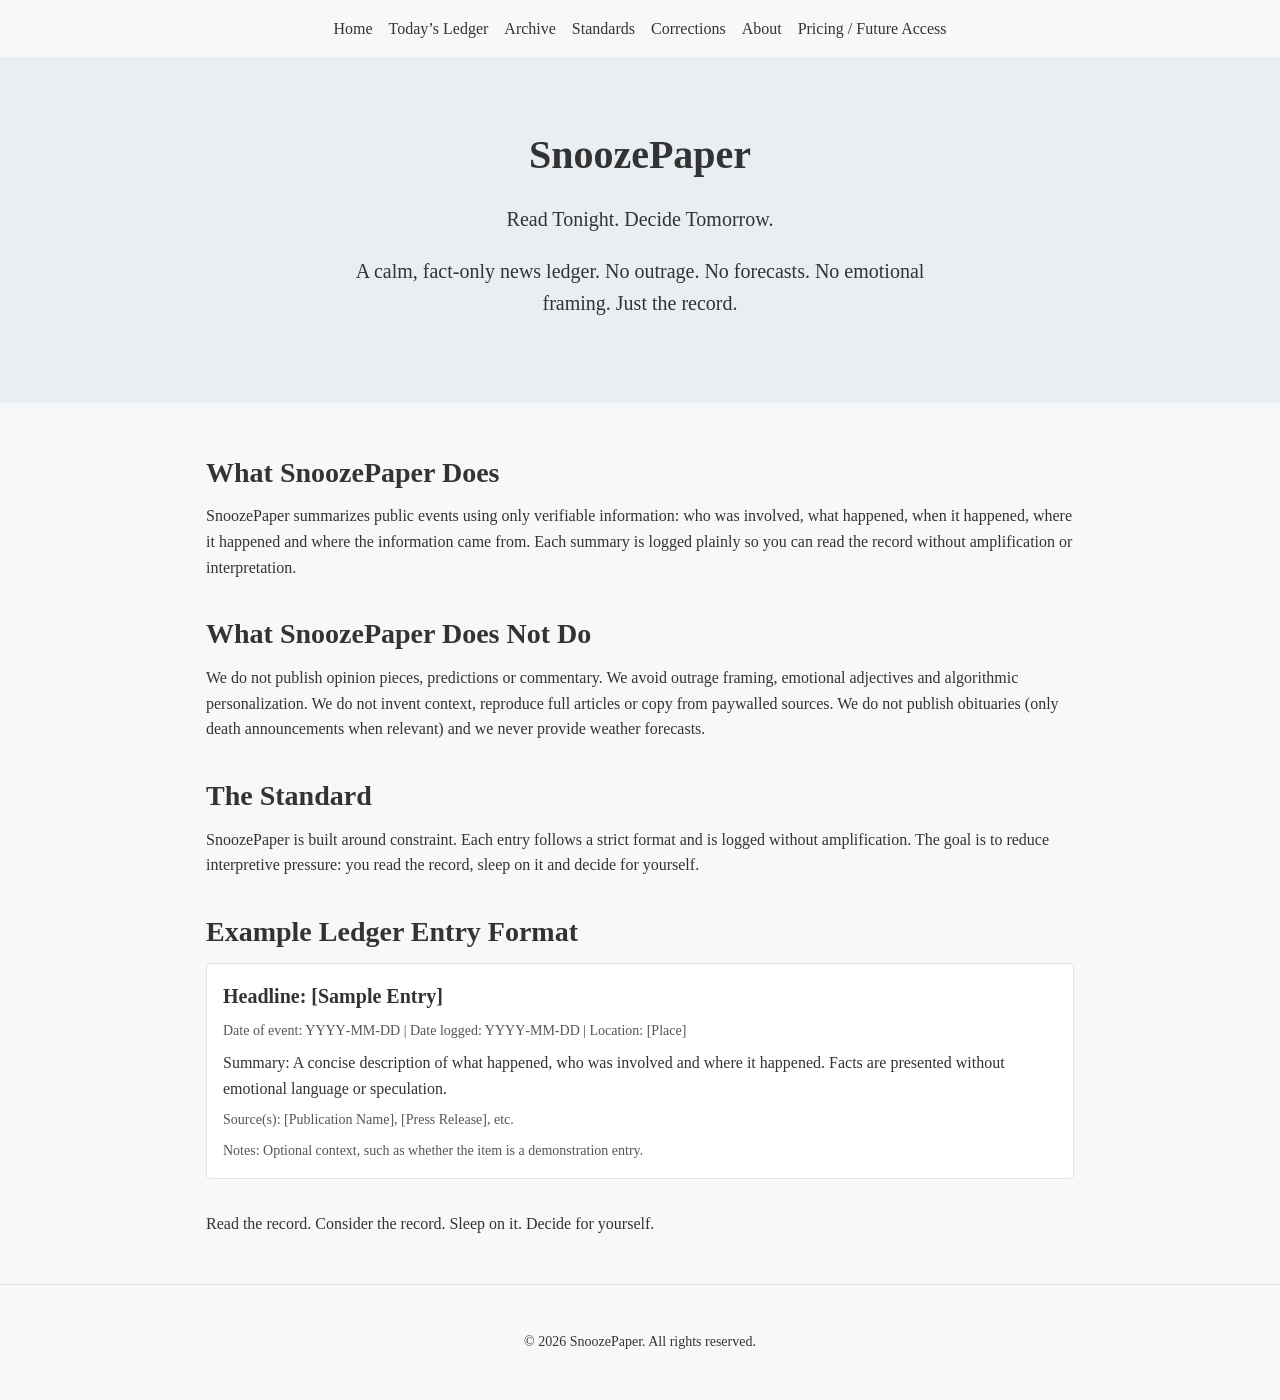
==== index.html @ ffc7355f "Add files via upload" ====
<!DOCTYPE html>
<html lang="en">
<head>
  <meta charset="UTF-8">
  <meta name="viewport" content="width=device-width, initial-scale=1.0">
  <meta name="description" content="SnoozePaper is a calm, fact‑only news ledger. No outrage, no forecasts, no emotional framing. Just the record.">
  <title>SnoozePaper — Fact‑Only News Ledger</title>
  <link rel="stylesheet" href="styles.css">
</head>
<body>
  <header>
    <nav>
      <a href="index.html">Home</a>
      <a href="ledger.html">Today’s Ledger</a>
      <a href="archive.html">Archive</a>
      <a href="standards.html">Standards</a>
      <a href="corrections.html">Corrections</a>
      <a href="about.html">About</a>
      <a href="pricing.html">Pricing / Future Access</a>
    </nav>
  </header>

  <main>
    <section class="hero">
      <h1>SnoozePaper</h1>
      <p>Read Tonight. Decide Tomorrow.</p>
      <p>A calm, fact‑only news ledger. No outrage. No forecasts. No emotional framing. Just the record.</p>
    </section>

    <div class="container">
      <section class="section">
        <h2>What SnoozePaper Does</h2>
        <p>SnoozePaper summarizes public events using only verifiable information: who was involved, what happened, when it happened, where it happened and where the information came from. Each summary is logged plainly so you can read the record without amplification or interpretation.</p>
      </section>

      <section class="section">
        <h2>What SnoozePaper Does Not Do</h2>
        <p>We do not publish opinion pieces, predictions or commentary. We avoid outrage framing, emotional adjectives and algorithmic personalization. We do not invent context, reproduce full articles or copy from paywalled sources. We do not publish obituaries (only death announcements when relevant) and we never provide weather forecasts.</p>
      </section>

      <section class="section">
        <h2>The Standard</h2>
        <p>SnoozePaper is built around constraint. Each entry follows a strict format and is logged without amplification. The goal is to reduce interpretive pressure: you read the record, sleep on it and decide for yourself.</p>
      </section>

      <section class="section">
        <h2>Example Ledger Entry Format</h2>
        <div class="ledger-entry">
          <h3>Headline: [Sample Entry]</h3>
          <div class="ledger-meta">Date of event: YYYY‑MM‑DD | Date logged: YYYY‑MM‑DD | Location: [Place]</div>
          <div class="ledger-summary">Summary: A concise description of what happened, who was involved and where it happened. Facts are presented without emotional language or speculation.</div>
          <div class="ledger-meta">Source(s): [Publication Name], [Press Release], etc.</div>
          <div class="ledger-notes">Notes: Optional context, such as whether the item is a demonstration entry.</div>
        </div>
      </section>

      <section class="section">
        <p>Read the record. Consider the record. Sleep on it. Decide for yourself.</p>
      </section>
    </div>
  </main>

  <footer>
    <p>&copy; 2026 SnoozePaper. All rights reserved.</p>
  </footer>
</body>
</html>
---- styles.css ----
/*
  SnoozePaper site styles

  The design uses muted colors and a text‑first layout to create a calm, neutral reading experience.  It avoids bright colors and loud graphics and focuses on readability and accessibility.
*/

/* Basic resets and typography */
html {
  box-sizing: border-box;
}
*, *::before, *::after {
  box-sizing: inherit;
}

body {
  margin: 0;
  font-family: Georgia, "Times New Roman", serif;
  background-color: #f7f8fa; /* off‑white background for reduced glare */
  color: #333333; /* dark text for good contrast */
  line-height: 1.6;
}

a {
  color: #0a568c; /* muted blue for links */
  text-decoration: none;
}

a:hover,
a:focus {
  text-decoration: underline;
}

/* Layout helpers */
.container {
  max-width: 900px;
  margin: 0 auto;
  padding: 1rem;
}

header {
  background-color: #f7f8fa;
  border-bottom: 1px solid #e0e3e8;
}

nav {
  display: flex;
  flex-wrap: wrap;
  justify-content: center;
  gap: 1rem;
  padding: 1rem;
  font-size: 1rem;
}

nav a {
  color: #333333;
  font-weight: 500;
}

nav a:hover,
nav a:focus {
  color: #0a568c;
}

.hero {
  background-color: #e9eef3; /* pale blue‑gray */
  padding: 4rem 1rem;
  text-align: center;
}

.hero h1 {
  margin: 0;
  font-size: 2.5rem;
  font-weight: 700;
}

.hero p {
  margin-top: 1rem;
  font-size: 1.25rem;
  max-width: 600px;
  margin-left: auto;
  margin-right: auto;
}

.section {
  margin: 2rem 0;
}

.section h2 {
  font-size: 1.75rem;
  margin-bottom: 0.5rem;
}

.section p {
  margin-top: 0.5rem;
}

/* Ledger entry formatting */
.ledger-entry {
  background-color: #ffffff;
  border: 1px solid #e0e3e8;
  padding: 1rem;
  border-radius: 4px;
  margin-bottom: 1.5rem;
}

.ledger-entry h3 {
  margin-top: 0;
  margin-bottom: 0.5rem;
  font-size: 1.25rem;
}

.ledger-meta {
  font-size: 0.875rem;
  color: #555555;
  margin-bottom: 0.5rem;
}

.ledger-summary {
  margin-bottom: 0.5rem;
}

.ledger-notes {
  font-size: 0.875rem;
  color: #555555;
  margin-top: 0.5rem;
}

footer {
  text-align: center;
  padding: 2rem 1rem;
  border-top: 1px solid #e0e3e8;
  font-size: 0.875rem;
}

/* Responsive adjustments */
@media (max-width: 600px) {
  .hero h1 {
    font-size: 2rem;
  }
  .hero p {
    font-size: 1rem;
  }
  nav {
    gap: 0.5rem;
    font-size: 0.9rem;
  }
}
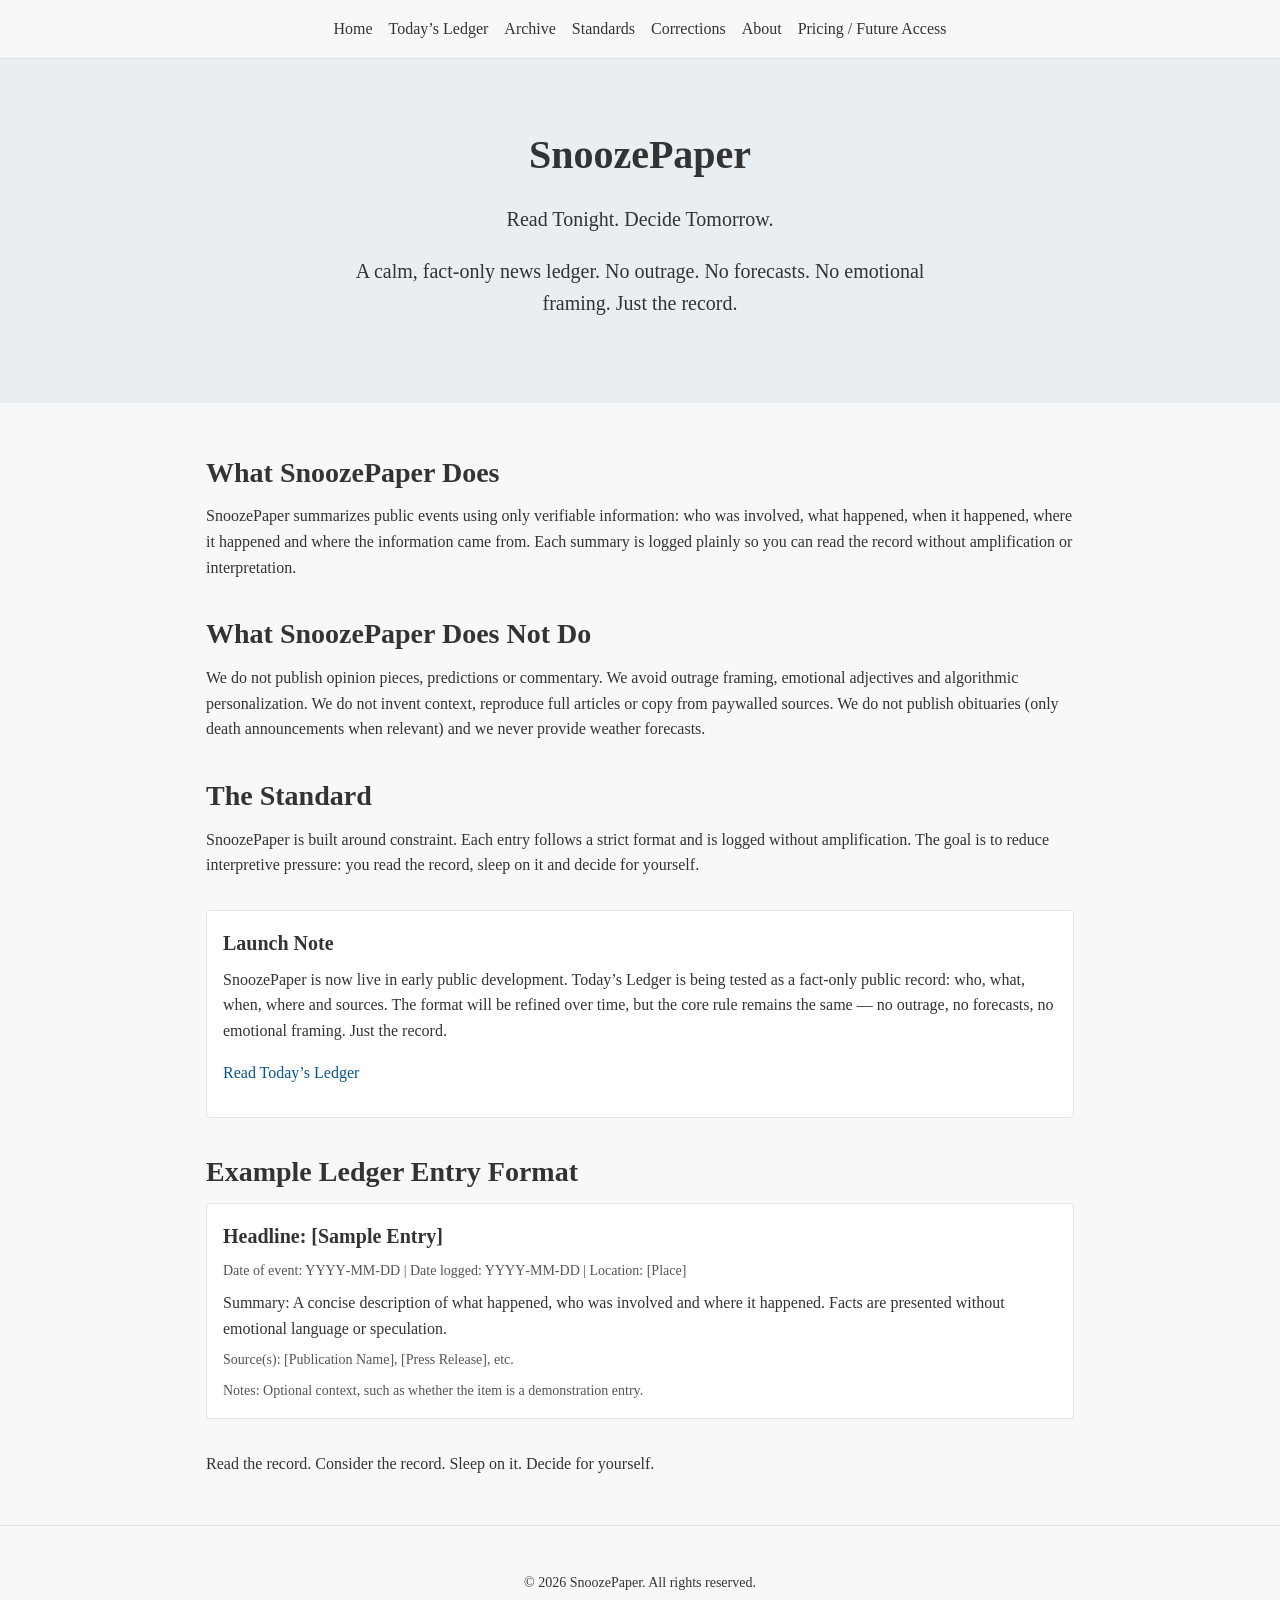
==== commit 25ccca1c: "Add launch note section to index.html Added a new section for the launch note of SnoozePaper." ====
--- a/index.html
+++ b/index.html
@@ -42,7 +42,13 @@
         <h2>The Standard</h2>
         <p>SnoozePaper is built around constraint. Each entry follows a strict format and is logged without amplification. The goal is to reduce interpretive pressure: you read the record, sleep on it and decide for yourself.</p>
       </section>
-
+<section class="section">
+  <div class="ledger-entry">
+    <h3>Launch Note</h3>
+    <p>SnoozePaper is now live in early public development. Today’s Ledger is being tested as a fact-only public record: who, what, when, where and sources. The format will be refined over time, but the core rule remains the same — no outrage, no forecasts, no emotional framing. Just the record.</p>
+    <p><a href="ledger.html">Read Today’s Ledger</a></p>
+  </div>
+</section>
       <section class="section">
         <h2>Example Ledger Entry Format</h2>
         <div class="ledger-entry">
@@ -64,4 +70,4 @@
     <p>&copy; 2026 SnoozePaper. All rights reserved.</p>
   </footer>
 </body>
-</html>+</html>
